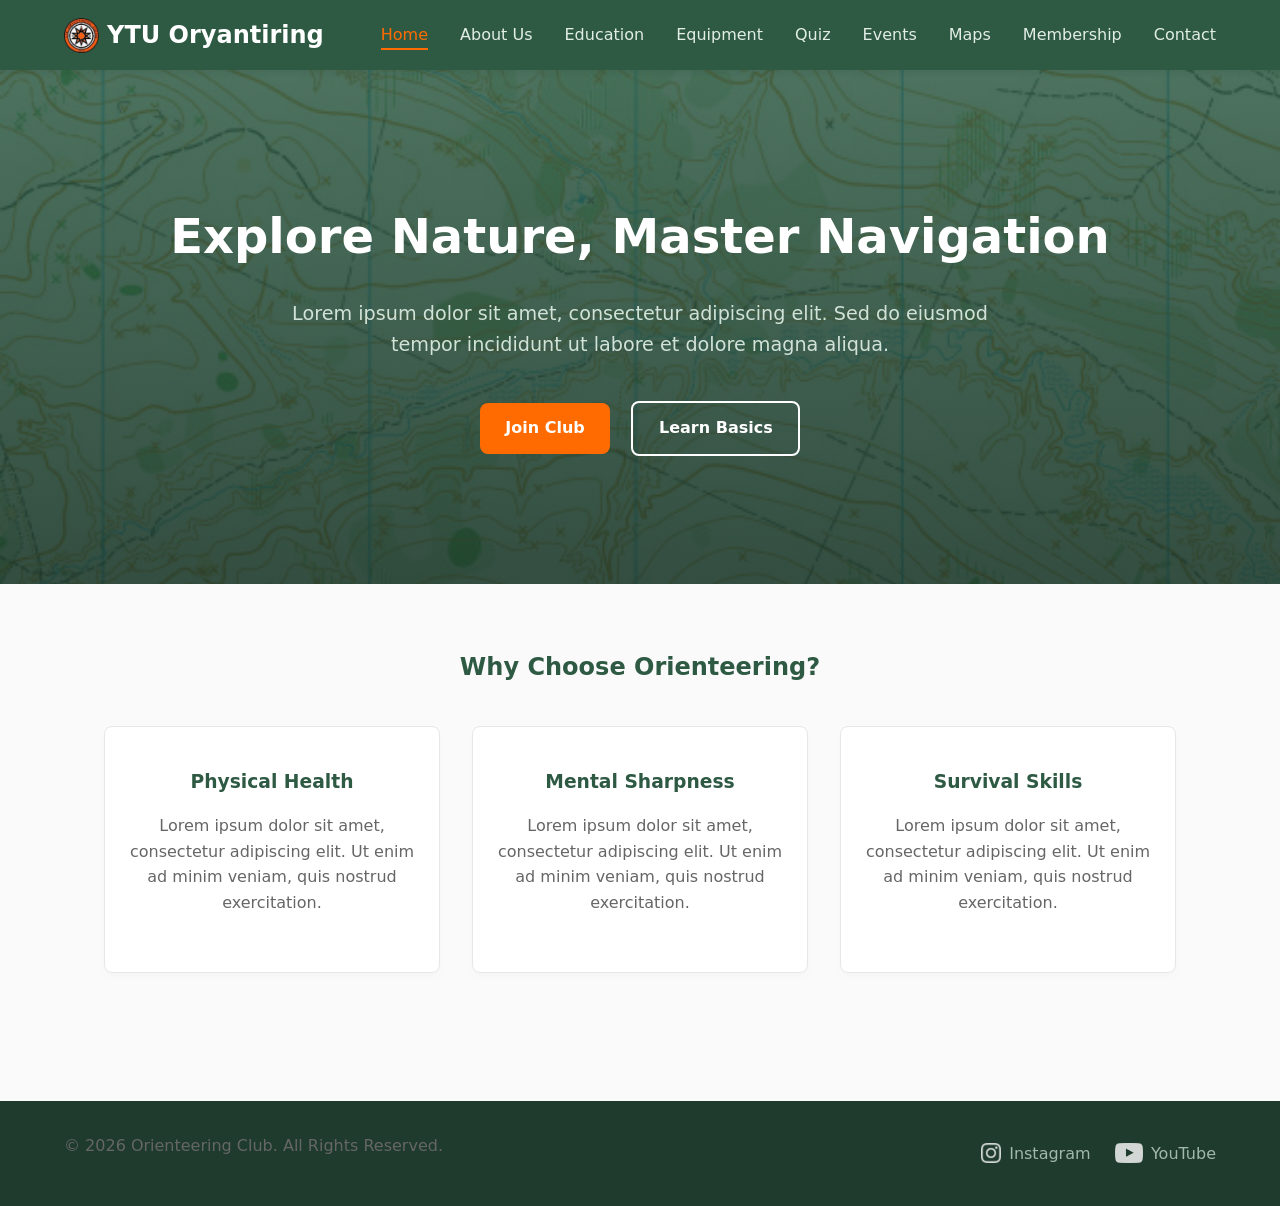
==== index.html @ f417ed13 "Update footer and add image slider on about page" ====
<!DOCTYPE html>
<html lang="en">
<head>
    <meta charset="UTF-8">
    <meta name="viewport" content="width=device-width, initial-scale=1.0">
    <meta name="description" content="Welcome to the official Orienteering Club website. Start your navigation journey here.">
    <title>Orienteering Club - Home</title>
    <link rel="stylesheet" href="css/style.css">
</head>
<body>

    <div id="global-header"></div>

    <main id="main-content">
        <section class="hero-section">
            <div class="hero-content">
                <h1>Explore Nature, Master Navigation</h1>
                <p>Lorem ipsum dolor sit amet, consectetur adipiscing elit. Sed do eiusmod tempor incididunt ut labore et dolore magna aliqua.</p>
                <a href="membership.html" class="btn btn-primary">Join Club</a>
                <a href="education.html" class="btn btn-secondary">Learn Basics</a>
            </div>
        </section>

        <section class="features-section">
            <h2>Why Choose Orienteering?</h2>
            <div class="features-container">
                <div class="feature-card">
                    <h3>Physical Health</h3>
                    <p>Lorem ipsum dolor sit amet, consectetur adipiscing elit. Ut enim ad minim veniam, quis nostrud exercitation.</p>
                </div>
                <div class="feature-card">
                    <h3>Mental Sharpness</h3>
                    <p>Lorem ipsum dolor sit amet, consectetur adipiscing elit. Ut enim ad minim veniam, quis nostrud exercitation.</p>
                </div>
                <div class="feature-card">
                    <h3>Survival Skills</h3>
                    <p>Lorem ipsum dolor sit amet, consectetur adipiscing elit. Ut enim ad minim veniam, quis nostrud exercitation.</p>
                </div>
            </div>
        </section>
    </main>

    <div id="global-footer"></div>

    <script src="js/main.js"></script>
</body>
</html>
---- css/style.css ----
/* ==========================================================================
   1. DESIGN SYSTEM VARIABLES & RESET
   ========================================================================== */
:root {
  /* Color Palette (Outdoor & Orienteering Theme) */
  --primary-color: #2e5a44; /* Forest Green */
  --primary-dark: #1e3b2d;
  --accent-color: #ff6b00; /* Control Flag Orange */
  --accent-hover: #e05e00;
  --bg-color: #fafafa; /* Clean light grey */
  --surface-color: #ffffff;
  --text-color: #333333; /* Charcoal for readability */
  --text-muted: #666666;
  --border-color: #e5e7eb;

  /* Typography & Layout defaults */
  --font-main: "Inter", system-ui, -apple-system, sans-serif;
  --border-radius: 8px;
  --transition-speed: 0.3s;
  --max-width: 1200px;
}

* {
  margin: 0;
  padding: 0;
  box-sizing: border-box;
}

html {
  scroll-behavior: smooth;
}

body {
  font-family: var(--font-main);
  background-color: var(--bg-color);
  color: var(--text-color);
  line-height: 1.6;
  display: flex;
  flex-direction: column;
  min-height: 100vh; /* Keeps footer at bottom */
}

#main-content {
  flex: 1;
  padding-bottom: 4rem;
}

/* ==========================================================================
   2. GLOBAL COMPONENTS (Buttons, Typography, Headers)
   ========================================================================== */
h1,
h2,
h3,
h4 {
  color: var(--primary-color);
  margin-bottom: 1rem;
  font-weight: 700;
}

p {
  margin-bottom: 1rem;
  color: var(--text-muted);
}

/* Reusable Buttons */
.btn {
  display: inline-block;
  padding: 0.8rem 1.6rem;
  font-size: 1rem;
  font-weight: 600;
  text-decoration: none;
  border-radius: var(--border-radius);
  transition:
    background var(--transition-speed),
    transform var(--transition-speed);
  cursor: pointer;
  border: none;
  text-align: center;
}

.btn-primary {
  background-color: var(--accent-color);
  color: white;
}

.btn-primary:hover {
  background-color: var(--accent-hover);
  transform: translateY(-2px);
}

.btn-secondary {
  background-color: transparent;
  color: white;
  border: 2px solid white;
  margin-left: 1rem;
}

.btn-secondary:hover {
  background-color: white;
  color: var(--primary-color);
  transform: translateY(-2px);
}

/* Generic Header Section for Inner Pages */
.about-header,
.education-header,
.tools-intro,
.events-header,
.gallery-header,
.membership-header,
.contact-header {
  text-align: center;
  padding: 5rem 5% 3rem;
  background: linear-gradient(135deg, #f0f4f1 0%, #e2ede5 100%);
  margin-bottom: 2rem;
}

.about-header h1,
.education-header h1,
.tools-intro h1,
.events-header h1,
.gallery-header h1,
.membership-header h1,
.contact-header h1 {
  font-size: 2.5rem;
}

/* ==========================================================================
   3. GLOBAL HEADER & NAVBAR (CSS Flexbox)
   ========================================================================== */
header {
  background-color: var(--primary-color);
  padding: 1rem 5%;
  display: flex;
  justify-content: space-between;
  align-items: center;
  position: sticky;
  top: 0px;
  z-index: 1000;
  box-shadow: 0 4px 6px rgba(0, 0, 0, 0.05);
}

.navbar-logo a {
  color: white;
  text-decoration: none;
  font-size: 1.5rem;
  font-weight: bold;
  display: flex;
  align-items: center;
  gap: 0.5rem;
}

.nav-links {
  list-style: none;
  display: flex;
  gap: 2rem;
}

.nav-links a {
  color: #e2ede5;
  text-decoration: none;
  font-weight: 500;
  font-size: 1rem;
  transition: color var(--transition-speed);
}

.nav-links a:hover {
  color: var(--accent-color);
}

.hamburger-menu {
  display: none;
  background: none;
  border: none;
  cursor: pointer;
}

.hamburger-menu span {
  display: block;
  width: 25px;
  height: 3px;
  background-color: white;
  margin: 5px 0;
  transition: var(--transition-speed);
}

/* ==========================================================================
   4. HOME PAGE (`index.html`)
   ========================================================================== */
.hero-section {
  background:
    linear-gradient(rgba(46, 90, 68, 0.85), rgba(30, 59, 45, 0.9)),
    url("../assets/images/main-background.jpg") no-repeat center / cover;
  color: white;
  padding: 8rem 5%;
  text-align: center;
}

.hero-content {
  max-width: var(--max-width);
  margin: 0 auto;
}

.hero-content h1 {
  color: white;
  font-size: 3rem;
  margin-bottom: 1.5rem;
}

.hero-content p {
  color: #d1e2d8;
  font-size: 1.2rem;
  max-width: 700px;
  margin: 0 auto 2.5rem;
}

.features-section {
  max-width: var(--max-width);
  margin: 4rem auto;
  padding: 0 5%;
  text-align: center;
}

.features-container {
  display: flex;
  gap: 2rem;
  margin-top: 2.5rem;
}

.feature-card {
  background-color: var(--surface-color);
  padding: 2.5rem 1.5rem;
  border-radius: var(--border-radius);
  flex: 1;
  box-shadow: 0 4px 6px rgba(0, 0, 0, 0.02);
  border: 1px solid var(--border-color);
}

/* ==========================================================================
   5. ABOUT & EDUCATION & BENEFITS
   ========================================================================== */
.vision-mission,
.contact-container {
  max-width: var(--max-width);
  margin: 2rem auto;
  padding: 0 5%;
  display: flex;
  gap: 3rem;
}

.vision,
.mission,
.benefits-section {
  background: var(--surface-color);
  padding: 2.5rem;
  border-radius: var(--border-radius);
  flex: 1;
  border: 1px solid var(--border-color);
}

.edu-article {
  max-width: 800px;
  margin: 0 auto 2.5rem;
  padding: 0 5%;
}

.edu-article h2 {
  border-bottom: 2px solid var(--border-color);
  padding-bottom: 0.5rem;
}

.benefits-section ul,
.edu-article ul {
  margin-left: 1.5rem;
  margin-bottom: 1.5rem;
}

.cta-container {
  margin-top: 2rem;
  text-align: center;
}

/* ==========================================================================
   6. EQUIPMENT & MAP GALLERY (CSS Grid)
   ========================================================================== */
.tools-grid,
.maps-grid {
  display: grid;
  grid-template-columns: repeat(auto-fit, minmax(280px, 1fr));
  gap: 2.5rem;
  max-width: var(--max-width);
  margin: 0 auto;
  padding: 0 5%;
}

.tool-card,
.map-item {
  background: var(--surface-color);
  border-radius: var(--border-radius);
  padding: 1.5rem;
  border: 1px solid var(--border-color);
  transition:
    transform var(--transition-speed),
    box-shadow var(--transition-speed);
}

.tool-card:hover,
.map-item:hover {
  transform: translateY(-5px);
  box-shadow: 0 10px 20px rgba(0, 0, 0, 0.05);
}

.tool-card img,
.map-item img {
  width: 100%;
  height: 200px;
  object-fit: cover;
  border-radius: calc(var(--border-radius) - 2px);
  margin-bottom: 1.2rem;
}

/* ==========================================================================
   7. EVENTS & AGENDA
   ========================================================================== */
.events-list {
  max-width: 800px;
  margin: 0 auto;
  padding: 0 5%;
}

.event-card {
  background: var(--surface-color);
  padding: 2rem;
  border-radius: var(--border-radius);
  margin-bottom: 1.5rem;
  border-left: 5px solid var(--primary-color);
  box-shadow: 0 2px 4px rgba(0, 0, 0, 0.02);
}

.event-date {
  display: inline-block;
  background-color: #e2ede5;
  color: var(--primary-color);
  padding: 0.2rem 0.6rem;
  font-size: 0.85rem;
  font-weight: 600;
  border-radius: 4px;
  margin-bottom: 0.8rem;
}

/* ==========================================================================
   8. INTERACTIVE QUIZ AREA
   ========================================================================== */
.quiz-section {
  max-width: 650px;
  margin: 4rem auto;
  padding: 0 5%;
}

.quiz-card,
.quiz-result {
  background: var(--surface-color);
  padding: 3rem 2rem;
  border-radius: var(--border-radius);
  box-shadow: 0 10px 25px rgba(0, 0, 0, 0.05);
  border: 1px solid var(--border-color);
  text-align: center;
}

.question-text {
  font-size: 1.2rem;
  font-weight: 600;
  margin: 1.5rem 0 2rem;
  color: var(--primary-color);
}

.options-container {
  display: flex;
  flex-direction: column;
  gap: 1rem;
}

.btn-option {
  background-color: var(--bg-color);
  border: 2px solid var(--border-color);
  padding: 1rem;
  font-size: 1rem;
  font-weight: 500;
  border-radius: var(--border-radius);
  cursor: pointer;
  text-align: left;
  transition: all var(--transition-speed);
}

.btn-option:hover:not(:disabled) {
  background-color: #e2ede5;
  border-color: var(--primary-color);
}

.score-display {
  font-size: 1.5rem;
  margin: 1rem 0;
}

/* ==========================================================================
   9. FORMS & CONTACT (Membership Register & Direct Messages)
   ========================================================================== */
.form-section,
.thank-you-section {
  max-width: 550px;
  margin: 4rem auto;
  background: var(--surface-color);
  padding: 3rem 2.5rem;
  border-radius: var(--border-radius);
  box-shadow: 0 10px 25px rgba(0, 0, 0, 0.03);
  border: 1px solid var(--border-color);
}

.form-group {
  margin-bottom: 1.5rem;
}

.form-group label {
  display: block;
  margin-bottom: 0.5rem;
  font-weight: 600;
  font-size: 0.95rem;
}

.form-group input {
  width: 100%;
  padding: 0.8rem;
  border: 2px solid var(--border-color);
  border-radius: var(--border-radius);
  font-family: var(--font-main);
  font-size: 1rem;
  transition: border-color var(--transition-speed);
}

.form-group input:focus {
  outline: none;
  border-color: var(--primary-color);
}

.form-section .btn {
  width: 100%;
  margin-top: 1rem;
}

.contact-info,
.contact-form-placeholder {
  background: var(--surface-color);
  padding: 2rem;
  border-radius: var(--border-radius);
  border: 1px solid var(--border-color);
  flex: 1;
}

/* ==========================================================================
   10. GLOBAL FOOTER (Updated for Icon Alignment)
   ========================================================================== */
footer {
    background-color: var(--primary-dark);
    color: #A3B8AD;
    padding: 2rem 5%;
    margin-top: auto;
}

.footer-content {
    max-width: var(--max-width);
    margin: 0 auto;
    display: flex;
    justify-content: space-between;
    align-items: center;
}

.social-media {
    display: flex;
    gap: 1.5rem;
}

.social-media a {
    color: #A3B8AD;
    text-decoration: none;
    transition: color var(--transition-speed);
    
    /* Perubahan Utama: Menyusun ikon dan teks secara horizontal */
    display: inline-flex;  
    align-items: center;   /* Menyeimbangkan posisi vertikal ikon dan teks agar sejajar */
    gap: 0.5rem;           /* Memberikan jarak horizontal antara ikon PNG dan teks */
}

.social-media a:hover {
    color: white;
}

/* Mengontrol properti gambar ikon di dalam link */
.social-media img {
    height: 20px;          /* Mengunci tinggi ikon menjadi 20px agar proporsional dengan teks */
    width: auto;           /* Lebar otomatis menyesuaikan agar gambar tidak gepeng */
    object-fit: contain;
    opacity: 0.8;          /* Sedikit redup saat normal */
    transition: opacity var(--transition-speed);
    
    /* 💡 TIPS OPSIONAL: Jika ikon .png Anda aslinya berwarna hitam, 
       aktifkan baris kode di bawah ini untuk mengubahnya menjadi putih bersih */
    /* filter: brightness(0) invert(1); */
}

/* Efek interaksi saat menu media sosial disorot kursor */
.social-media a:hover img {
    opacity: 1;            /* Ikon menjadi terang benderang saat hover */
}

/* Penyesuaian Responsif Layar HP */
@media screen and (max-width: 768px) {
    .footer-content {
        flex-direction: column;
        gap: 1.2rem;
        text-align: center;
    }
    
    .social-media {
        justify-content: center; /* Memastikan ikon tetap di tengah layar HP */
    }
}

/* ==========================================================================
   11. RESPONSIVE DESIGN (Media Queries - Kriteria Responsive Perfect)
   ========================================================================== */
@media screen and (max-width: 768px) {
  /* Navbar Mobile view transformation */
  .nav-links {
    position: fixed;
    right: 0;
    top: 60px; /* Adjust based on your header height */
    height: calc(100vh - 60px);
    background-color: var(--primary-color);
    flex-direction: column;
    align-items: center;
    width: 75%;
    transform: translateX(100%);
    transition: transform 0.4s ease-in-out;
    padding-top: 3rem;
    box-shadow: -5px 0 15px rgba(0, 0, 0, 0.1);
  }

  .hamburger-menu {
    display: block;
  }

  /* Active state injected by main.js Toggle */
  .nav-links.nav-active {
    transform: translateX(0%);
  }

  /* Flex containers fallback to stacking layout */
  .features-container,
  .vision-mission,
  .contact-container {
    flex-direction: column;
    gap: 1.5rem;
  }

  .footer-content {
    flex-direction: column;
    gap: 1rem;
    text-align: center;
  }

  /* Adjust typography sizing for smaller viewports */
  .hero-content h1 {
    font-size: 2rem;
  }

  .about-header h1,
  .education-header h1,
  .tools-intro h1 {
    font-size: 1.8rem;
  }

  .btn-secondary {
    margin-left: 0;
    margin-top: 1rem;
    width: 100%;
  }

  .hero-content .btn {
    width: 100%;
  }
}

/* ==========================================================================
   IMAGE SLIDER COMPONENT (ABOUT PAGE)
   ========================================================================== */
.club-gallery {
  max-width: var(--max-width);
  margin: 0 auto 3rem;
  padding: 0 5%;
}

.slider-container {
  position: relative;
  max-width: 800px; /* Ukuran maksimal lebar slider */
  margin: 0 auto;
  overflow: hidden;
  border-radius: var(--border-radius);
  box-shadow: 0 8px 20px rgba(0, 0, 0, 0.1);
}

.slider-wrapper {
  display: flex;
  width: 400%; /* 4 slide = 400% */
  transition: transform 0.6s cubic-bezier(0.25, 1, 0.5, 1);
}

.slide {
  width: 25%; /* 100% dibagi 4 gambar */
  position: relative;
  height: 450px; /* Tinggi seragam untuk seluruh gambar */
}

.slide img {
  width: 100%;
  height: 100%;
  object-fit: cover; /* Gambar terpotong rapi, tidak gepeng */
}

/* Teks Keterangan di Dalam Gambar */
.slide-caption {
  position: absolute;
  bottom: 0;
  left: 0;
  right: 0;
  background: linear-gradient(transparent, rgba(0, 0, 0, 0.8));
  color: white;
  padding: 2rem 1.5rem 1rem;
  font-size: 1.2rem;
  font-weight: 600;
  text-align: left;
}

/* Tombol Navigasi Kanan-Kiri */
.slider-btn {
  position: absolute;
  top: 50%;
  transform: translateY(-50%);
  background-color: rgba(255, 255, 255, 0.7);
  color: var(--primary-color);
  border: none;
  font-size: 1.5rem;
  padding: 1rem 0.8rem;
  cursor: pointer;
  border-radius: 0 4px 4px 0;
  transition:
    background-color var(--transition-speed),
    color var(--transition-speed);
  z-index: 10;
}

.slider-btn:hover {
  background-color: var(--primary-color);
  color: white;
}

.btn-left {
  left: 0;
}

.btn-right {
  right: 0;
  border-radius: 4px 0 0 4px;
}

/* Responsif untuk Layar HP */
@media screen and (max-width: 768px) {
  .slide {
    height: 280px; /* Perkecil tinggi slider di HP */
  }
  .slide-caption {
    font-size: 1rem;
    padding: 1rem;
  }
  .slider-btn {
    padding: 0.6rem 0.4rem;
    font-size: 1.2rem;
  }
}
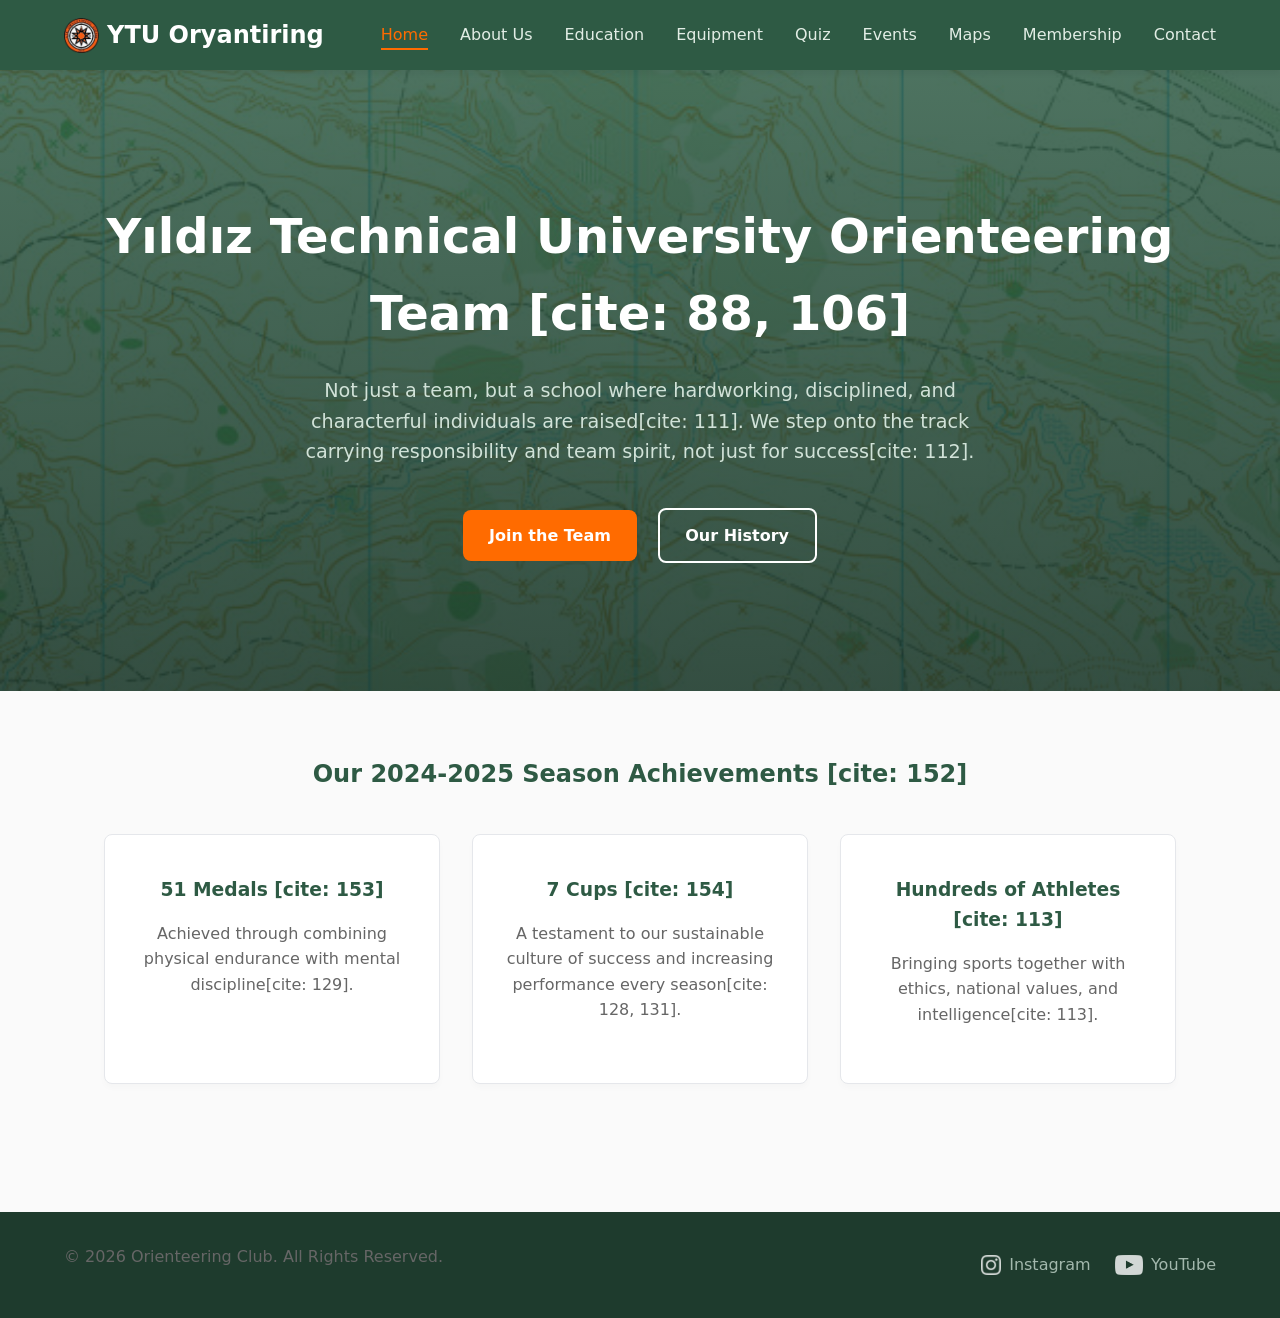
==== commit 1b3f2a57: "content update" ====
--- a/index.html
+++ b/index.html
@@ -1,47 +1,63 @@
-<!DOCTYPE html>
+<!doctype html>
 <html lang="en">
-<head>
-    <meta charset="UTF-8">
-    <meta name="viewport" content="width=device-width, initial-scale=1.0">
-    <meta name="description" content="Welcome to the official Orienteering Club website. Start your navigation journey here.">
+  <head>
+    <meta charset="UTF-8" />
+    <meta name="viewport" content="width=device-width, initial-scale=1.0" />
+    <meta
+      name="description"
+      content="Welcome to the official Orienteering Club website. Start your navigation journey here."
+    />
     <title>Orienteering Club - Home</title>
-    <link rel="stylesheet" href="css/style.css">
-</head>
-<body>
-
+    <link rel="stylesheet" href="css/style.css" />
+  </head>
+  <body>
     <div id="global-header"></div>
 
     <main id="main-content">
-        <section class="hero-section">
-            <div class="hero-content">
-                <h1>Explore Nature, Master Navigation</h1>
-                <p>Lorem ipsum dolor sit amet, consectetur adipiscing elit. Sed do eiusmod tempor incididunt ut labore et dolore magna aliqua.</p>
-                <a href="membership.html" class="btn btn-primary">Join Club</a>
-                <a href="education.html" class="btn btn-secondary">Learn Basics</a>
-            </div>
-        </section>
+      <section class="hero-section">
+        <div class="hero-content">
+          <h1>Yıldız Technical University Orienteering Team [cite: 88, 106]</h1>
+          <p>
+            Not just a team, but a school where hardworking, disciplined, and
+            characterful individuals are raised[cite: 111]. We step onto the
+            track carrying responsibility and team spirit, not just for
+            success[cite: 112].
+          </p>
+          <a href="membership.html" class="btn btn-primary">Join the Team</a>
+          <a href="about.html" class="btn btn-secondary">Our History</a>
+        </div>
+      </section>
 
-        <section class="features-section">
-            <h2>Why Choose Orienteering?</h2>
-            <div class="features-container">
-                <div class="feature-card">
-                    <h3>Physical Health</h3>
-                    <p>Lorem ipsum dolor sit amet, consectetur adipiscing elit. Ut enim ad minim veniam, quis nostrud exercitation.</p>
-                </div>
-                <div class="feature-card">
-                    <h3>Mental Sharpness</h3>
-                    <p>Lorem ipsum dolor sit amet, consectetur adipiscing elit. Ut enim ad minim veniam, quis nostrud exercitation.</p>
-                </div>
-                <div class="feature-card">
-                    <h3>Survival Skills</h3>
-                    <p>Lorem ipsum dolor sit amet, consectetur adipiscing elit. Ut enim ad minim veniam, quis nostrud exercitation.</p>
-                </div>
-            </div>
-        </section>
+      <section class="features-section">
+        <h2>Our 2024-2025 Season Achievements [cite: 152]</h2>
+        <div class="features-container">
+          <div class="feature-card">
+            <h3>51 Medals [cite: 153]</h3>
+            <p>
+              Achieved through combining physical endurance with mental
+              discipline[cite: 129].
+            </p>
+          </div>
+          <div class="feature-card">
+            <h3>7 Cups [cite: 154]</h3>
+            <p>
+              A testament to our sustainable culture of success and increasing
+              performance every season[cite: 128, 131].
+            </p>
+          </div>
+          <div class="feature-card">
+            <h3>Hundreds of Athletes [cite: 113]</h3>
+            <p>
+              Bringing sports together with ethics, national values, and
+              intelligence[cite: 113].
+            </p>
+          </div>
+        </div>
+      </section>
     </main>
 
     <div id="global-footer"></div>
 
     <script src="js/main.js"></script>
-</body>
-</html>+  </body>
+</html>
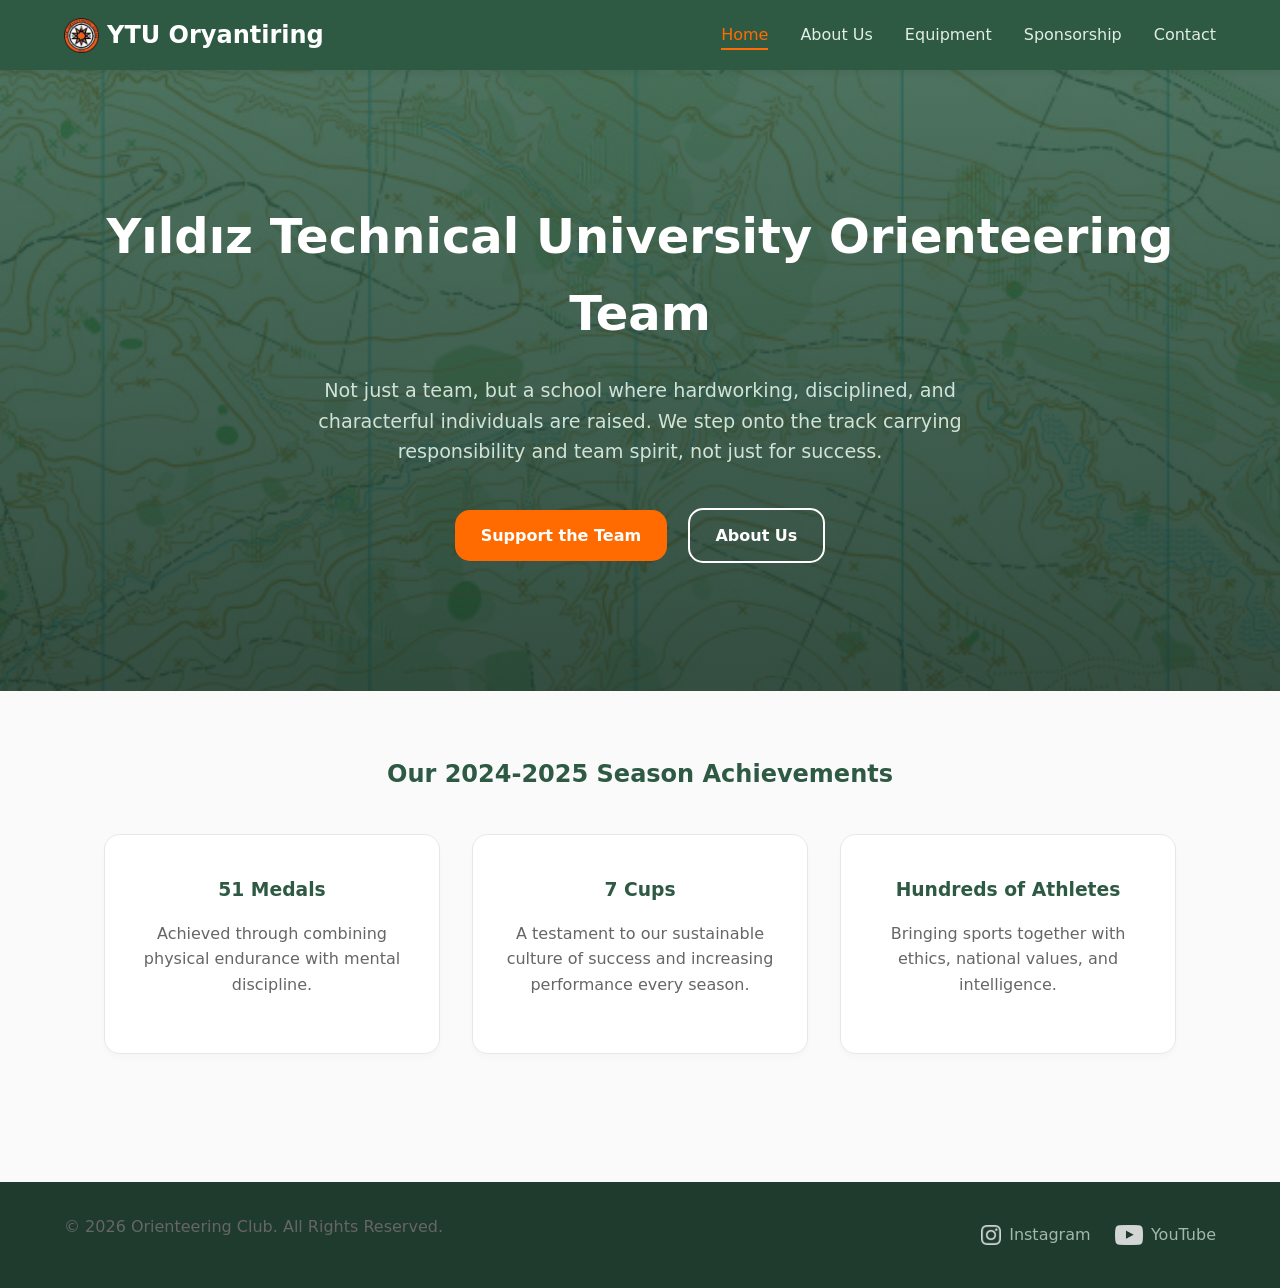
==== commit da3222ef: "last update" ====
--- a/index.html
+++ b/index.html
@@ -1,63 +1,45 @@
-<!doctype html>
+<!DOCTYPE html>
 <html lang="en">
-  <head>
-    <meta charset="UTF-8" />
-    <meta name="viewport" content="width=device-width, initial-scale=1.0" />
-    <meta
-      name="description"
-      content="Welcome to the official Orienteering Club website. Start your navigation journey here."
-    />
-    <title>Orienteering Club - Home</title>
-    <link rel="stylesheet" href="css/style.css" />
-  </head>
-  <body>
+<head>
+    <meta charset="UTF-8">
+    <meta name="viewport" content="width=device-width, initial-scale=1.0">
+    <meta name="description" content="Welcome to the official Yıldız Technical University Orienteering Team website. Start your navigation journey here.">
+    <title>YTU Orienteering Team - Home</title>
+    <link rel="stylesheet" href="css/style.css">
+</head>
+<body>
     <div id="global-header"></div>
 
     <main id="main-content">
-      <section class="hero-section">
-        <div class="hero-content">
-          <h1>Yıldız Technical University Orienteering Team [cite: 88, 106]</h1>
-          <p>
-            Not just a team, but a school where hardworking, disciplined, and
-            characterful individuals are raised[cite: 111]. We step onto the
-            track carrying responsibility and team spirit, not just for
-            success[cite: 112].
-          </p>
-          <a href="membership.html" class="btn btn-primary">Join the Team</a>
-          <a href="about.html" class="btn btn-secondary">Our History</a>
-        </div>
-      </section>
+        <section class="hero-section">
+            <div class="hero-content">
+                <h1>Yıldız Technical University Orienteering Team</h1>
+                <p>Not just a team, but a school where hardworking, disciplined, and characterful individuals are raised. We step onto the track carrying responsibility and team spirit, not just for success.</p>
+                <a href="sponsorship.html" class="btn btn-primary">Support the Team</a>
+                <a href="about.html" class="btn btn-secondary">About Us</a>
+            </div>
+        </section>
 
-      <section class="features-section">
-        <h2>Our 2024-2025 Season Achievements [cite: 152]</h2>
-        <div class="features-container">
-          <div class="feature-card">
-            <h3>51 Medals [cite: 153]</h3>
-            <p>
-              Achieved through combining physical endurance with mental
-              discipline[cite: 129].
-            </p>
-          </div>
-          <div class="feature-card">
-            <h3>7 Cups [cite: 154]</h3>
-            <p>
-              A testament to our sustainable culture of success and increasing
-              performance every season[cite: 128, 131].
-            </p>
-          </div>
-          <div class="feature-card">
-            <h3>Hundreds of Athletes [cite: 113]</h3>
-            <p>
-              Bringing sports together with ethics, national values, and
-              intelligence[cite: 113].
-            </p>
-          </div>
-        </div>
-      </section>
+        <section class="features-section">
+            <h2>Our 2024-2025 Season Achievements</h2>
+            <div class="features-container">
+                <div class="feature-card">
+                    <h3>51 Medals</h3>
+                    <p>Achieved through combining physical endurance with mental discipline.</p>
+                </div>
+                <div class="feature-card">
+                    <h3>7 Cups</h3>
+                    <p>A testament to our sustainable culture of success and increasing performance every season.</p>
+                </div>
+                <div class="feature-card">
+                    <h3>Hundreds of Athletes</h3>
+                    <p>Bringing sports together with ethics, national values, and intelligence.</p>
+                </div>
+            </div>
+        </section>
     </main>
 
     <div id="global-footer"></div>
-
     <script src="js/main.js"></script>
-  </body>
-</html>
+</body>
+</html>
--- a/css/style.css
+++ b/css/style.css
@@ -1,21 +1,17 @@
-/* ==========================================================================
-   1. DESIGN SYSTEM VARIABLES & RESET
-   ========================================================================== */
+/*GENERAL VARIABEL*/
 :root {
-  /* Color Palette (Outdoor & Orienteering Theme) */
-  --primary-color: #2e5a44; /* Forest Green */
+  --primary-color: #2e5a44;
   --primary-dark: #1e3b2d;
-  --accent-color: #ff6b00; /* Control Flag Orange */
+  --accent-color: #ff6b00;
   --accent-hover: #e05e00;
-  --bg-color: #fafafa; /* Clean light grey */
+  --bg-color: #fafafa;
   --surface-color: #ffffff;
-  --text-color: #333333; /* Charcoal for readability */
+  --text-color: #333333;
   --text-muted: #666666;
   --border-color: #e5e7eb;
 
-  /* Typography & Layout defaults */
   --font-main: "Inter", system-ui, -apple-system, sans-serif;
-  --border-radius: 8px;
+  --border-radius: 15px;
   --transition-speed: 0.3s;
   --max-width: 1200px;
 }
@@ -24,10 +20,6 @@
   margin: 0;
   padding: 0;
   box-sizing: border-box;
-}
-
-html {
-  scroll-behavior: smooth;
 }
 
 body {
@@ -37,7 +29,7 @@
   line-height: 1.6;
   display: flex;
   flex-direction: column;
-  min-height: 100vh; /* Keeps footer at bottom */
+  min-height: 100vh;
 }
 
 #main-content {
@@ -45,13 +37,7 @@
   padding-bottom: 4rem;
 }
 
-/* ==========================================================================
-   2. GLOBAL COMPONENTS (Buttons, Typography, Headers)
-   ========================================================================== */
-h1,
-h2,
-h3,
-h4 {
+h1, h2, h3, h4 {
   color: var(--primary-color);
   margin-bottom: 1rem;
   font-weight: 700;
@@ -62,7 +48,7 @@
   color: var(--text-muted);
 }
 
-/* Reusable Buttons */
+/* BUTTONS */
 .btn {
   display: inline-block;
   padding: 0.8rem 1.6rem;
@@ -70,9 +56,7 @@
   font-weight: 600;
   text-decoration: none;
   border-radius: var(--border-radius);
-  transition:
-    background var(--transition-speed),
-    transform var(--transition-speed);
+  transition: background var(--transition-speed), transform var(--transition-speed);
   cursor: pointer;
   border: none;
   text-align: center;
@@ -101,7 +85,16 @@
   transform: translateY(-2px);
 }
 
-/* Generic Header Section for Inner Pages */
+.btn-full {
+  width: 100%;
+}
+
+.btn-large {
+  padding: 1rem 2rem;
+  font-size: 1.1rem;
+}
+
+/* GLOBAL HEADERS & TYPOGRAPHY */
 .about-header,
 .education-header,
 .tools-intro,
@@ -125,18 +118,35 @@
   font-size: 2.5rem;
 }
 
-/* ==========================================================================
-   3. GLOBAL HEADER & NAVBAR (CSS Flexbox)
-   ========================================================================== */
+.section-border-title {
+  color: var(--primary-color);
+  border-bottom: 2px solid var(--border-color);
+  padding-bottom: 0.5rem;
+  font-size: 1.5rem;
+}
+
+.page-intro {
+  max-width: 1000px;
+  margin: 0 auto 3rem;
+  padding: 0 5%;
+  text-align: center;
+  font-size: 1.1rem;
+  line-height: 1.8;
+}
+
+/* NAVBAR */
+#global-header {
+  position: sticky;
+  top: 0;
+  z-index: 1000;
+}
+
 header {
   background-color: var(--primary-color);
   padding: 1rem 5%;
   display: flex;
   justify-content: space-between;
   align-items: center;
-  position: sticky;
-  top: 0px;
-  z-index: 1000;
   box-shadow: 0 4px 6px rgba(0, 0, 0, 0.05);
 }
 
@@ -148,6 +158,10 @@
   display: flex;
   align-items: center;
   gap: 0.5rem;
+}
+
+.nav-logo-img {
+  width: 35px;
 }
 
 .nav-links {
@@ -184,12 +198,9 @@
   transition: var(--transition-speed);
 }
 
-/* ==========================================================================
-   4. HOME PAGE (`index.html`)
-   ========================================================================== */
+/* HOME PAGE (index.html) */
 .hero-section {
-  background:
-    linear-gradient(rgba(46, 90, 68, 0.85), rgba(30, 59, 45, 0.9)),
+  background: linear-gradient(rgba(46, 90, 68, 0.85), rgba(30, 59, 45, 0.9)),
     url("../assets/images/main-background.jpg") no-repeat center / cover;
   color: white;
   padding: 8rem 5%;
@@ -236,9 +247,7 @@
   border: 1px solid var(--border-color);
 }
 
-/* ==========================================================================
-   5. ABOUT & EDUCATION & BENEFITS
-   ========================================================================== */
+/* ABOUT & SPONSORSHIP (Flexbox & Lists) */
 .vision-mission,
 .contact-container {
   max-width: var(--max-width);
@@ -249,8 +258,7 @@
 }
 
 .vision,
-.mission,
-.benefits-section {
+.mission {
   background: var(--surface-color);
   padding: 2.5rem;
   border-radius: var(--border-radius);
@@ -258,162 +266,143 @@
   border: 1px solid var(--border-color);
 }
 
-.edu-article {
-  max-width: 800px;
-  margin: 0 auto 2.5rem;
+.vision-full {
+  flex: 100%;
+}
+
+.org-list-title {
+  margin-top: 1.5rem;
+  color: var(--primary-color);
+}
+
+.org-list {
+  margin-left: 1.5rem;
+  line-height: 1.6;
+  color: var(--text-muted);
+}
+
+.team-values {
+  max-width: 1200px;
+  margin: 0 auto 4rem;
   padding: 0 5%;
 }
 
-.edu-article h2 {
-  border-bottom: 2px solid var(--border-color);
-  padding-bottom: 0.5rem;
-}
-
-.benefits-section ul,
-.edu-article ul {
-  margin-left: 1.5rem;
-  margin-bottom: 1.5rem;
-}
-
-.cta-container {
-  margin-top: 2rem;
-  text-align: center;
-}
-
-/* ==========================================================================
-   6. EQUIPMENT & MAP GALLERY (CSS Grid)
-   ========================================================================== */
-.tools-grid,
-.maps-grid {
-  display: grid;
-  grid-template-columns: repeat(auto-fit, minmax(280px, 1fr));
-  gap: 2.5rem;
+.nested-list-container {
+  margin-top: 1.5rem;
+}
+
+.nested-list-container li {
+  margin-bottom: 0.5rem;
+}
+
+.cta-container-bottom {
+  margin-bottom: 4rem;
+  text-align: center;
+}
+
+.cta-text {
+  margin-bottom: 1rem;
+  font-weight: 600;
+  color: var(--primary-color);
+}
+
+/* IMAGE SLIDER COMPONENT */
+.club-gallery {
   max-width: var(--max-width);
-  margin: 0 auto;
+  margin: 0 auto 3rem;
   padding: 0 5%;
 }
 
-.tool-card,
-.map-item {
-  background: var(--surface-color);
-  border-radius: var(--border-radius);
-  padding: 1.5rem;
-  border: 1px solid var(--border-color);
-  transition:
-    transform var(--transition-speed),
-    box-shadow var(--transition-speed);
-}
-
-.tool-card:hover,
-.map-item:hover {
-  transform: translateY(-5px);
-  box-shadow: 0 10px 20px rgba(0, 0, 0, 0.05);
-}
-
-.tool-card img,
-.map-item img {
-  width: 100%;
-  height: 200px;
-  object-fit: cover;
-  border-radius: calc(var(--border-radius) - 2px);
-  margin-bottom: 1.2rem;
-}
-
-/* ==========================================================================
-   7. EVENTS & AGENDA
-   ========================================================================== */
-.events-list {
+.slider-container {
+  position: relative;
   max-width: 800px;
   margin: 0 auto;
-  padding: 0 5%;
-}
-
-.event-card {
-  background: var(--surface-color);
-  padding: 2rem;
-  border-radius: var(--border-radius);
-  margin-bottom: 1.5rem;
-  border-left: 5px solid var(--primary-color);
-  box-shadow: 0 2px 4px rgba(0, 0, 0, 0.02);
-}
-
-.event-date {
-  display: inline-block;
-  background-color: #e2ede5;
-  color: var(--primary-color);
-  padding: 0.2rem 0.6rem;
-  font-size: 0.85rem;
-  font-weight: 600;
-  border-radius: 4px;
-  margin-bottom: 0.8rem;
-}
-
-/* ==========================================================================
-   8. INTERACTIVE QUIZ AREA
-   ========================================================================== */
-.quiz-section {
-  max-width: 650px;
-  margin: 4rem auto;
-  padding: 0 5%;
-}
-
-.quiz-card,
-.quiz-result {
-  background: var(--surface-color);
-  padding: 3rem 2rem;
-  border-radius: var(--border-radius);
-  box-shadow: 0 10px 25px rgba(0, 0, 0, 0.05);
-  border: 1px solid var(--border-color);
-  text-align: center;
-}
-
-.question-text {
+  overflow: hidden;
+  border-radius: var(--border-radius);
+  box-shadow: 0 8px 20px rgba(0, 0, 0, 0.1);
+}
+
+.slider-wrapper {
+  display: flex;
+  width: 500%;
+  transition: transform 0.6s cubic-bezier(0.25, 1, 0.5, 1);
+}
+
+.slide {
+  width: 25%;
+  position: relative;
+  height: 450px;
+}
+
+.slide img {
+  width: 100%;
+  height: 100%;
+  object-fit: cover;
+}
+
+.slide-caption {
+  position: absolute;
+  bottom: 0;
+  left: 0;
+  right: 0;
+  background: linear-gradient(transparent, rgba(0, 0, 0, 0.8));
+  color: white;
+  padding: 2rem 1.5rem 1rem;
   font-size: 1.2rem;
   font-weight: 600;
-  margin: 1.5rem 0 2rem;
-  color: var(--primary-color);
-}
-
-.options-container {
+  text-align: left;
+}
+
+.slider-btn {
+  position: absolute;
+  top: 50%;
+  transform: translateY(-50%);
+  background-color: rgba(255, 255, 255, 0.7);
+  color: var(--primary-color);
+  border: none;
+  font-size: 1.5rem;
+  padding: 1rem 0.8rem;
+  cursor: pointer;
+  border-radius: 0 4px 4px 0;
+  transition: background-color var(--transition-speed), color var(--transition-speed);
+  z-index: 10;
+}
+
+.slider-btn:hover {
+  background-color: var(--primary-color);
+  color: white;
+}
+
+.btn-left { left: 0; }
+.btn-right { right: 0; border-radius: 4px 0 0 4px; }
+
+/* FORMS, CONTACT & CONFIRMATION */
+.contact-info,
+.contact-form-placeholder {
+  flex: 1;
+}
+
+.contact-form-placeholder,
+.contact-info-card {
+  background-color: var(--surface-color);
+  padding: 2.5rem;
+  border-radius: var(--border-radius);
+  border: 1px solid var(--border-color);
+  box-shadow: 0 4px 6px rgba(0, 0, 0, 0.02);
+}
+
+.contact-info {
   display: flex;
   flex-direction: column;
-  gap: 1rem;
-}
-
-.btn-option {
-  background-color: var(--bg-color);
-  border: 2px solid var(--border-color);
-  padding: 1rem;
-  font-size: 1rem;
-  font-weight: 500;
-  border-radius: var(--border-radius);
-  cursor: pointer;
-  text-align: left;
-  transition: all var(--transition-speed);
-}
-
-.btn-option:hover:not(:disabled) {
-  background-color: #e2ede5;
-  border-color: var(--primary-color);
-}
-
-.score-display {
-  font-size: 1.5rem;
-  margin: 1rem 0;
-}
-
-/* ==========================================================================
-   9. FORMS & CONTACT (Membership Register & Direct Messages)
-   ========================================================================== */
-.form-section,
-.thank-you-section {
-  max-width: 550px;
-  margin: 4rem auto;
-  background: var(--surface-color);
-  padding: 3rem 2.5rem;
-  border-radius: var(--border-radius);
-  box-shadow: 0 10px 25px rgba(0, 0, 0, 0.03);
-  border: 1px solid var(--border-color);
+}
+
+.contact-form-title {
+  margin-bottom: 0.5rem;
+}
+
+.contact-form-desc {
+  margin-bottom: 1.5rem;
+  font-size: 0.95rem;
 }
 
 .form-group {
@@ -427,7 +416,8 @@
   font-size: 0.95rem;
 }
 
-.form-group input {
+.form-group input,
+.form-group textarea {
   width: 100%;
   padding: 0.8rem;
   border: 2px solid var(--border-color);
@@ -437,124 +427,217 @@
   transition: border-color var(--transition-speed);
 }
 
-.form-group input:focus {
+.form-group input:focus,
+.form-group textarea:focus {
   outline: none;
   border-color: var(--primary-color);
 }
 
-.form-section .btn {
+.contact-list {
+  list-style: none;
+  padding: 0;
+  line-height: 2;
+}
+
+.contact-link {
+  color: var(--text-color);
+  text-decoration: none;
+  transition: color 0.3s;
+}
+
+.contact-link:hover {
+  color: var(--accent-color);
+}
+
+.map-container {
+  margin-top: 2rem;
+  flex-grow: 1;
+}
+
+.map-iframe {
+  border: 0;
+  border-radius: 8px;
+  min-height: 300px;
+  box-shadow: 0 4px 6px rgba(0, 0, 0, 0.05);
   width: 100%;
-  margin-top: 1rem;
-}
-
-.contact-info,
-.contact-form-placeholder {
+  height: 100%;
+}
+
+.thank-you-section {
+  text-align: center;
+  max-width: 600px;
+  margin: 4rem auto;
   background: var(--surface-color);
-  padding: 2rem;
-  border-radius: var(--border-radius);
+  padding: 3rem 2.5rem;
+  border-radius: var(--border-radius);
+  box-shadow: 0 10px 25px rgba(0, 0, 0, 0.03);
   border: 1px solid var(--border-color);
-  flex: 1;
-}
-
-/* ==========================================================================
-   10. GLOBAL FOOTER (Updated for Icon Alignment)
-   ========================================================================== */
+}
+
+.thank-you-title {
+  color: var(--primary-color);
+  font-size: 2.5rem;
+  margin-bottom: 1rem;
+}
+
+.thank-you-desc {
+  font-size: 1.1rem;
+  color: var(--text-muted);
+  margin-bottom: 2.5rem;
+  line-height: 1.6;
+}
+
+/* INTERACTIVE EQUIPMENT TABLE */
+.equipment-table-container {
+  max-width: 900px;
+  margin: 0 auto 4rem;
+  padding: 0 5%;
+  overflow-x: auto;
+}
+
+.equipment-table {
+  width: 100%;
+  border-collapse: collapse;
+  background-color: var(--surface-color);
+  box-shadow: 0 4px 6px rgba(0,0,0,0.05);
+  border-radius: var(--border-radius);
+  overflow: hidden;
+}
+
+.equipment-table th {
+  background-color: var(--primary-dark);
+  color: white;
+  padding: 1.2rem;
+  text-align: left;
+}
+
+.equipment-table td {
+  padding: 1rem;
+  border-bottom: 1px solid var(--border-color);
+  vertical-align: middle;
+}
+
+.category-header {
+  text-transform: uppercase;
+  text-align: center;
+  background-color: #E2EDE5;
+  font-weight: bold;
+  color: var(--primary-color);
+}
+
+.category-header h2 {
+  margin: 0;
+}
+
+.eq-img {
+  width: 100px;
+  height: 100px;
+  object-fit: cover;
+  border-radius: 4px;
+  border: 1px solid var(--border-color);
+}
+
+.eq-title {
+  font-weight: 600;
+  font-size: 1.1rem;
+  color: var(--text-color);
+}
+
+.eq-desc {
+  background-color: #F9FAFB;
+  color: var(--text-muted);
+  font-size: 0.95rem;
+  padding: 1.5rem !important;
+  border-left: 4px solid var(--accent-color);
+}
+
+.toggle-btn {
+  width: 100px;
+  padding: 0.5rem 1rem;
+  font-size: 0.9rem;
+  margin: 0;
+  color: var(--primary-color);
+  border-color: var(--primary-color);
+}
+
+.toggle-btn.btn-active {
+  background-color: var(--primary-color);
+  color: white;
+}
+
+/* GLOBAL FOOTER */
 footer {
-    background-color: var(--primary-dark);
-    color: #A3B8AD;
-    padding: 2rem 5%;
-    margin-top: auto;
+  background-color: var(--primary-dark);
+  color: #A3B8AD;
+  padding: 2rem 5%;
+  margin-top: auto;
 }
 
 .footer-content {
-    max-width: var(--max-width);
-    margin: 0 auto;
-    display: flex;
-    justify-content: space-between;
-    align-items: center;
+  max-width: var(--max-width);
+  margin: 0 auto;
+  display: flex;
+  justify-content: space-between;
+  align-items: center;
 }
 
 .social-media {
-    display: flex;
-    gap: 1.5rem;
+  display: flex;
+  gap: 1.5rem;
 }
 
 .social-media a {
-    color: #A3B8AD;
-    text-decoration: none;
-    transition: color var(--transition-speed);
-    
-    /* Perubahan Utama: Menyusun ikon dan teks secara horizontal */
-    display: inline-flex;  
-    align-items: center;   /* Menyeimbangkan posisi vertikal ikon dan teks agar sejajar */
-    gap: 0.5rem;           /* Memberikan jarak horizontal antara ikon PNG dan teks */
+  color: #A3B8AD;
+  text-decoration: none;
+  transition: color var(--transition-speed);
+  display: inline-flex;  
+  align-items: center;
+  gap: 0.5rem;
 }
 
 .social-media a:hover {
-    color: white;
-}
-
-/* Mengontrol properti gambar ikon di dalam link */
-.social-media img {
-    height: 20px;          /* Mengunci tinggi ikon menjadi 20px agar proporsional dengan teks */
-    width: auto;           /* Lebar otomatis menyesuaikan agar gambar tidak gepeng */
-    object-fit: contain;
-    opacity: 0.8;          /* Sedikit redup saat normal */
-    transition: opacity var(--transition-speed);
-    
-    /* 💡 TIPS OPSIONAL: Jika ikon .png Anda aslinya berwarna hitam, 
-       aktifkan baris kode di bawah ini untuk mengubahnya menjadi putih bersih */
-    /* filter: brightness(0) invert(1); */
-}
-
-/* Efek interaksi saat menu media sosial disorot kursor */
-.social-media a:hover img {
-    opacity: 1;            /* Ikon menjadi terang benderang saat hover */
-}
-
-/* Penyesuaian Responsif Layar HP */
+  color: white;
+}
+
+.footer-icon {
+  height: 20px;
+  width: auto;
+  object-fit: contain;
+  opacity: 0.8;
+  transition: opacity var(--transition-speed);
+}
+
+.social-media a:hover .footer-icon {
+  opacity: 1;
+}
+
+/* RESPONSIVE DESIGN (Media Queries) */
 @media screen and (max-width: 768px) {
-    .footer-content {
-        flex-direction: column;
-        gap: 1.2rem;
-        text-align: center;
-    }
-    
-    .social-media {
-        justify-content: center; /* Memastikan ikon tetap di tengah layar HP */
-    }
-}
-
-/* ==========================================================================
-   11. RESPONSIVE DESIGN (Media Queries - Kriteria Responsive Perfect)
-   ========================================================================== */
-@media screen and (max-width: 768px) {
-  /* Navbar Mobile view transformation */
   .nav-links {
     position: fixed;
     right: 0;
-    top: 60px; /* Adjust based on your header height */
-    height: calc(100vh - 60px);
+    top: 0;             
+    height: 100vh;      
+    padding-top: 100px; 
+    z-index: -1;        
     background-color: var(--primary-color);
     flex-direction: column;
     align-items: center;
     width: 75%;
     transform: translateX(100%);
     transition: transform 0.4s ease-in-out;
-    padding-top: 3rem;
     box-shadow: -5px 0 15px rgba(0, 0, 0, 0.1);
   }
+
 
   .hamburger-menu {
     display: block;
   }
 
-  /* Active state injected by main.js Toggle */
   .nav-links.nav-active {
     transform: translateX(0%);
   }
 
-  /* Flex containers fallback to stacking layout */
   .features-container,
   .vision-mission,
   .contact-container {
@@ -568,7 +651,6 @@
     text-align: center;
   }
 
-  /* Adjust typography sizing for smaller viewports */
   .hero-content h1 {
     font-size: 2rem;
   }
@@ -588,101 +670,18 @@
   .hero-content .btn {
     width: 100%;
   }
-}
-
-/* ==========================================================================
-   IMAGE SLIDER COMPONENT (ABOUT PAGE)
-   ========================================================================== */
-.club-gallery {
-  max-width: var(--max-width);
-  margin: 0 auto 3rem;
-  padding: 0 5%;
-}
-
-.slider-container {
-  position: relative;
-  max-width: 800px; /* Ukuran maksimal lebar slider */
-  margin: 0 auto;
-  overflow: hidden;
-  border-radius: var(--border-radius);
-  box-shadow: 0 8px 20px rgba(0, 0, 0, 0.1);
-}
-
-.slider-wrapper {
-  display: flex;
-  width: 400%; /* 4 slide = 400% */
-  transition: transform 0.6s cubic-bezier(0.25, 1, 0.5, 1);
-}
-
-.slide {
-  width: 25%; /* 100% dibagi 4 gambar */
-  position: relative;
-  height: 450px; /* Tinggi seragam untuk seluruh gambar */
-}
-
-.slide img {
-  width: 100%;
-  height: 100%;
-  object-fit: cover; /* Gambar terpotong rapi, tidak gepeng */
-}
-
-/* Teks Keterangan di Dalam Gambar */
-.slide-caption {
-  position: absolute;
-  bottom: 0;
-  left: 0;
-  right: 0;
-  background: linear-gradient(transparent, rgba(0, 0, 0, 0.8));
-  color: white;
-  padding: 2rem 1.5rem 1rem;
-  font-size: 1.2rem;
-  font-weight: 600;
-  text-align: left;
-}
-
-/* Tombol Navigasi Kanan-Kiri */
-.slider-btn {
-  position: absolute;
-  top: 50%;
-  transform: translateY(-50%);
-  background-color: rgba(255, 255, 255, 0.7);
-  color: var(--primary-color);
-  border: none;
-  font-size: 1.5rem;
-  padding: 1rem 0.8rem;
-  cursor: pointer;
-  border-radius: 0 4px 4px 0;
-  transition:
-    background-color var(--transition-speed),
-    color var(--transition-speed);
-  z-index: 10;
-}
-
-.slider-btn:hover {
-  background-color: var(--primary-color);
-  color: white;
-}
-
-.btn-left {
-  left: 0;
-}
-
-.btn-right {
-  right: 0;
-  border-radius: 4px 0 0 4px;
-}
-
-/* Responsif untuk Layar HP */
-@media screen and (max-width: 768px) {
+
   .slide {
-    height: 280px; /* Perkecil tinggi slider di HP */
-  }
+    height: 280px;
+  }
+
   .slide-caption {
     font-size: 1rem;
     padding: 1rem;
   }
+
   .slider-btn {
     padding: 0.6rem 0.4rem;
     font-size: 1.2rem;
   }
-}
+}
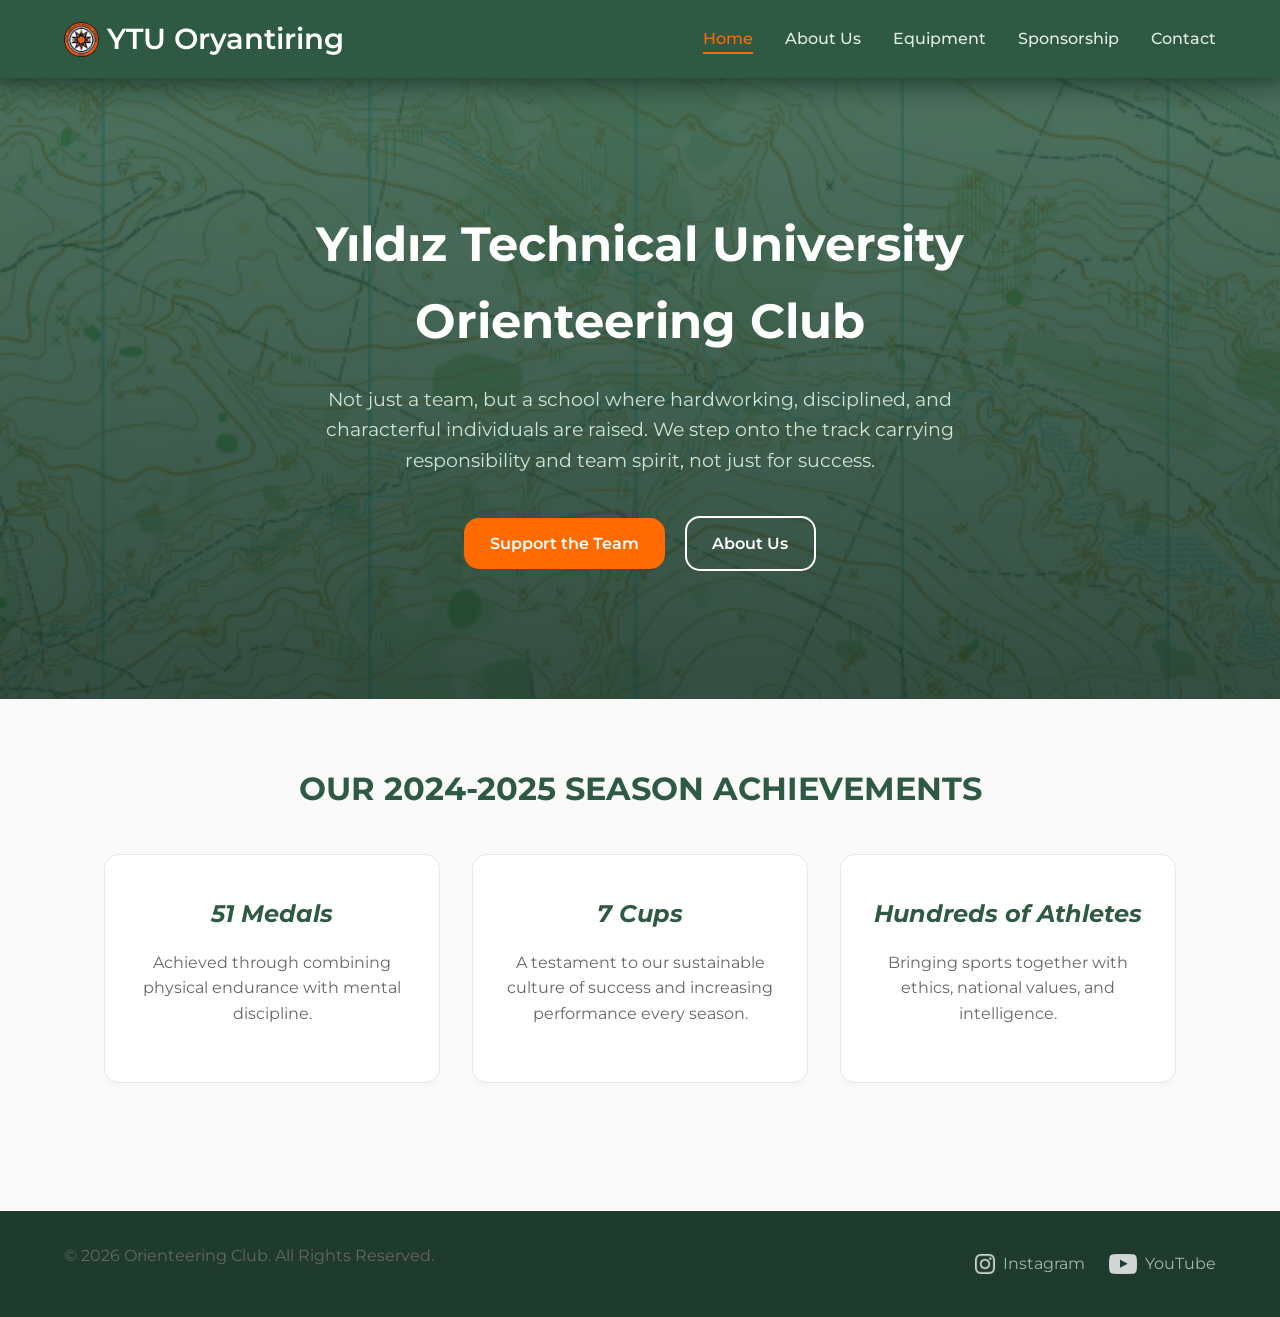
==== commit 92788b8e: "final banget ini" ====
--- a/index.html
+++ b/index.html
@@ -13,7 +13,7 @@
     <main id="main-content">
         <section class="hero-section">
             <div class="hero-content">
-                <h1>Yıldız Technical University Orienteering Team</h1>
+                <h1>Yıldız Technical University <br> Orienteering Club</h1>
                 <p>Not just a team, but a school where hardworking, disciplined, and characterful individuals are raised. We step onto the track carrying responsibility and team spirit, not just for success.</p>
                 <a href="sponsorship.html" class="btn btn-primary">Support the Team</a>
                 <a href="about.html" class="btn btn-secondary">About Us</a>
--- a/css/style.css
+++ b/css/style.css
@@ -1,4 +1,5 @@
-/*GENERAL VARIABEL*/
+@import url("https://fonts.googleapis.com/css2?family=Montserrat:ital,wght@0,300;0,400;0,500;0,600;0,700;1,400&display=swap");
+
 :root {
   --primary-color: #2e5a44;
   --primary-dark: #1e3b2d;
@@ -10,7 +11,7 @@
   --text-muted: #666666;
   --border-color: #e5e7eb;
 
-  --font-main: "Inter", system-ui, -apple-system, sans-serif;
+  --font-main: "Montserrat", system-ui, -apple-system, sans-serif;
   --border-radius: 15px;
   --transition-speed: 0.3s;
   --max-width: 1200px;
@@ -37,7 +38,10 @@
   padding-bottom: 4rem;
 }
 
-h1, h2, h3, h4 {
+h1,
+h2,
+h3,
+h4 {
   color: var(--primary-color);
   margin-bottom: 1rem;
   font-weight: 700;
@@ -48,7 +52,7 @@
   color: var(--text-muted);
 }
 
-/* BUTTONS */
+/* BUTTONS & TEXT */
 .btn {
   display: inline-block;
   padding: 0.8rem 1.6rem;
@@ -56,7 +60,9 @@
   font-weight: 600;
   text-decoration: none;
   border-radius: var(--border-radius);
-  transition: background var(--transition-speed), transform var(--transition-speed);
+  transition:
+    background var(--transition-speed),
+    transform var(--transition-speed);
   cursor: pointer;
   border: none;
   text-align: center;
@@ -66,65 +72,66 @@
   background-color: var(--accent-color);
   color: white;
 }
-
 .btn-primary:hover {
   background-color: var(--accent-hover);
   transform: translateY(-2px);
 }
-
 .btn-secondary {
   background-color: transparent;
   color: white;
   border: 2px solid white;
   margin-left: 1rem;
 }
-
 .btn-secondary:hover {
   background-color: white;
   color: var(--primary-color);
   transform: translateY(-2px);
 }
-
 .btn-full {
   width: 100%;
 }
-
 .btn-large {
   padding: 1rem 2rem;
   font-size: 1.1rem;
 }
 
-/* GLOBAL HEADERS & TYPOGRAPHY */
 .about-header,
-.education-header,
 .tools-intro,
-.events-header,
-.gallery-header,
 .membership-header,
 .contact-header {
   text-align: center;
   padding: 5rem 5% 3rem;
   background: linear-gradient(135deg, #f0f4f1 0%, #e2ede5 100%);
   margin-bottom: 2rem;
+  background:
+    linear-gradient(rgba(46, 90, 68, 0.85), rgba(30, 59, 45, 0.9)),
+    url("../assets/images/main-background.jpg") no-repeat center / cover;
 }
 
 .about-header h1,
-.education-header h1,
 .tools-intro h1,
-.events-header h1,
-.gallery-header h1,
 .membership-header h1,
 .contact-header h1 {
   font-size: 2.5rem;
-}
-
+  text-transform: uppercase;
+  color: white;
+  line-height: 125%;
+}
+
+.about-header p,
+.tools-intro p,
+.membership-header p,
+.contact-header p {
+  color: var(--border-color);
+}
 .section-border-title {
   color: var(--primary-color);
   border-bottom: 2px solid var(--border-color);
   padding-bottom: 0.5rem;
   font-size: 1.5rem;
-}
-
+  text-align: center;
+  text-transform: uppercase;
+}
 .page-intro {
   max-width: 1000px;
   margin: 0 auto 3rem;
@@ -134,11 +141,12 @@
   line-height: 1.8;
 }
 
-/* NAVBAR */
+/* HEADERS & NAVBAR */
 #global-header {
   position: sticky;
   top: 0;
   z-index: 1000;
+  box-shadow: 0px -5px 30px 10px var(--primary-dark);
 }
 
 header {
@@ -153,8 +161,8 @@
 .navbar-logo a {
   color: white;
   text-decoration: none;
-  font-size: 1.5rem;
-  font-weight: bold;
+  font-size: 1.8rem;
+  font-weight: 600;
   display: flex;
   align-items: center;
   gap: 0.5rem;
@@ -163,13 +171,11 @@
 .nav-logo-img {
   width: 35px;
 }
-
 .nav-links {
   list-style: none;
   display: flex;
   gap: 2rem;
 }
-
 .nav-links a {
   color: #e2ede5;
   text-decoration: none;
@@ -177,7 +183,6 @@
   font-size: 1rem;
   transition: color var(--transition-speed);
 }
-
 .nav-links a:hover {
   color: var(--accent-color);
 }
@@ -188,7 +193,6 @@
   border: none;
   cursor: pointer;
 }
-
 .hamburger-menu span {
   display: block;
   width: 25px;
@@ -198,9 +202,10 @@
   transition: var(--transition-speed);
 }
 
-/* HOME PAGE (index.html) */
+/* HERO & FEATURES */
 .hero-section {
-  background: linear-gradient(rgba(46, 90, 68, 0.85), rgba(30, 59, 45, 0.9)),
+  background:
+    linear-gradient(rgba(46, 90, 68, 0.85), rgba(30, 59, 45, 0.9)),
     url("../assets/images/main-background.jpg") no-repeat center / cover;
   color: white;
   padding: 8rem 5%;
@@ -211,13 +216,11 @@
   max-width: var(--max-width);
   margin: 0 auto;
 }
-
 .hero-content h1 {
   color: white;
   font-size: 3rem;
   margin-bottom: 1.5rem;
 }
-
 .hero-content p {
   color: #d1e2d8;
   font-size: 1.2rem;
@@ -231,11 +234,21 @@
   padding: 0 5%;
   text-align: center;
 }
-
 .features-container {
   display: flex;
   gap: 2rem;
   margin-top: 2.5rem;
+}
+
+.features-section h2 {
+  font-size: 200%;
+  text-decoration: double;
+  text-transform: uppercase;
+}
+
+.feature-card h3 {
+  font-size: 150%;
+  font-style: italic;
 }
 
 .feature-card {
@@ -247,7 +260,13 @@
   border: 1px solid var(--border-color);
 }
 
-/* ABOUT & SPONSORSHIP (Flexbox & Lists) */
+.feature-card:hover {
+  box-shadow: 0px 0px 15px 0px var(--text-color);
+  position: sticky;
+  transform: translateY(-2px);
+}
+
+/* LAYOUTS, IMAGE SLIDER, & FORMS */
 .vision-mission,
 .contact-container {
   max-width: var(--max-width);
@@ -256,7 +275,6 @@
   display: flex;
   gap: 3rem;
 }
-
 .vision,
 .mission {
   background: var(--surface-color);
@@ -265,54 +283,50 @@
   flex: 1;
   border: 1px solid var(--border-color);
 }
-
 .vision-full {
   flex: 100%;
 }
-
 .org-list-title {
   margin-top: 1.5rem;
   color: var(--primary-color);
 }
-
 .org-list {
   margin-left: 1.5rem;
   line-height: 1.6;
   color: var(--text-muted);
 }
-
 .team-values {
   max-width: 1200px;
   margin: 0 auto 4rem;
   padding: 0 5%;
 }
-
 .nested-list-container {
   margin-top: 1.5rem;
 }
-
 .nested-list-container li {
   margin-bottom: 0.5rem;
+  list-style-type: "\2713";
+}
+
+.definition-list-container {
+  margin-bottom: 0.5rem;
 }
 
 .cta-container-bottom {
   margin-bottom: 4rem;
   text-align: center;
 }
-
 .cta-text {
   margin-bottom: 1rem;
   font-weight: 600;
   color: var(--primary-color);
 }
 
-/* IMAGE SLIDER COMPONENT */
 .club-gallery {
   max-width: var(--max-width);
   margin: 0 auto 3rem;
   padding: 0 5%;
 }
-
 .slider-container {
   position: relative;
   max-width: 800px;
@@ -321,25 +335,21 @@
   border-radius: var(--border-radius);
   box-shadow: 0 8px 20px rgba(0, 0, 0, 0.1);
 }
-
 .slider-wrapper {
   display: flex;
   width: 500%;
   transition: transform 0.6s cubic-bezier(0.25, 1, 0.5, 1);
 }
-
 .slide {
   width: 25%;
   position: relative;
   height: 450px;
 }
-
 .slide img {
   width: 100%;
   height: 100%;
   object-fit: cover;
 }
-
 .slide-caption {
   position: absolute;
   bottom: 0;
@@ -352,7 +362,6 @@
   font-weight: 600;
   text-align: left;
 }
-
 .slider-btn {
   position: absolute;
   top: 50%;
@@ -364,24 +373,27 @@
   padding: 1rem 0.8rem;
   cursor: pointer;
   border-radius: 0 4px 4px 0;
-  transition: background-color var(--transition-speed), color var(--transition-speed);
+  transition:
+    background-color var(--transition-speed),
+    color var(--transition-speed);
   z-index: 10;
 }
-
 .slider-btn:hover {
   background-color: var(--primary-color);
   color: white;
 }
-
-.btn-left { left: 0; }
-.btn-right { right: 0; border-radius: 4px 0 0 4px; }
-
-/* FORMS, CONTACT & CONFIRMATION */
+.btn-left {
+  left: 0;
+}
+.btn-right {
+  right: 0;
+  border-radius: 4px 0 0 4px;
+}
+
 .contact-info,
 .contact-form-placeholder {
   flex: 1;
 }
-
 .contact-form-placeholder,
 .contact-info-card {
   background-color: var(--surface-color);
@@ -390,32 +402,50 @@
   border: 1px solid var(--border-color);
   box-shadow: 0 4px 6px rgba(0, 0, 0, 0.02);
 }
-
 .contact-info {
   display: flex;
   flex-direction: column;
 }
-
+.developer-info {
+  margin-top: 2rem;
+}
+.developer-info-card {
+  background-color: var(--surface-color);
+  padding: 2.5rem;
+  border-radius: var(--border-radius);
+  border: 1px solid var(--border-color);
+  box-shadow: 0 4px 6px rgba(0, 0, 0, 0.02);
+}
+.dev-list-container {
+  padding-left: 1.2rem;
+  line-height: 2;
+}
+.developer-item {
+  color: var(--text-color);
+  font-size: 1rem;
+  font-weight: 500;
+  margin-bottom: 0.5rem;
+  transition: color var(--transition-speed);
+}
+.developer-item:hover {
+  color: var(--primary-color);
+}
 .contact-form-title {
   margin-bottom: 0.5rem;
 }
-
 .contact-form-desc {
   margin-bottom: 1.5rem;
   font-size: 0.95rem;
 }
-
 .form-group {
   margin-bottom: 1.5rem;
 }
-
 .form-group label {
   display: block;
   margin-bottom: 0.5rem;
   font-weight: 600;
   font-size: 0.95rem;
 }
-
 .form-group input,
 .form-group textarea {
   width: 100%;
@@ -426,34 +456,28 @@
   font-size: 1rem;
   transition: border-color var(--transition-speed);
 }
-
 .form-group input:focus,
 .form-group textarea:focus {
   outline: none;
   border-color: var(--primary-color);
 }
-
 .contact-list {
   list-style: none;
   padding: 0;
   line-height: 2;
 }
-
 .contact-link {
   color: var(--text-color);
   text-decoration: none;
   transition: color 0.3s;
 }
-
 .contact-link:hover {
   color: var(--accent-color);
 }
-
 .map-container {
   margin-top: 2rem;
   flex-grow: 1;
 }
-
 .map-iframe {
   border: 0;
   border-radius: 8px;
@@ -474,12 +498,17 @@
   border: 1px solid var(--border-color);
 }
 
+.thank-you-section:hover {
+  box-shadow: 0px 0px 15px 0px var(--primary-dark);
+  position: sticky;
+  transform: translateY(-2px);
+}
+
 .thank-you-title {
   color: var(--primary-color);
   font-size: 2.5rem;
   margin-bottom: 1rem;
 }
-
 .thank-you-desc {
   font-size: 1.1rem;
   color: var(--text-muted);
@@ -487,48 +516,42 @@
   line-height: 1.6;
 }
 
-/* INTERACTIVE EQUIPMENT TABLE */
+/* EQUIPMENT TABLE MODULAR SLIDE-DOWN ANIMATION */
 .equipment-table-container {
   max-width: 900px;
   margin: 0 auto 4rem;
   padding: 0 5%;
   overflow-x: auto;
 }
-
 .equipment-table {
   width: 100%;
   border-collapse: collapse;
   background-color: var(--surface-color);
-  box-shadow: 0 4px 6px rgba(0,0,0,0.05);
+  box-shadow: 0 4px 6px rgba(0, 0, 0, 0.05);
   border-radius: var(--border-radius);
   overflow: hidden;
 }
-
 .equipment-table th {
   background-color: var(--primary-dark);
   color: white;
   padding: 1.2rem;
   text-align: left;
 }
-
 .equipment-table td {
   padding: 1rem;
   border-bottom: 1px solid var(--border-color);
   vertical-align: middle;
 }
-
 .category-header {
   text-transform: uppercase;
   text-align: center;
-  background-color: #E2EDE5;
+  background-color: #e2ede5;
   font-weight: bold;
   color: var(--primary-color);
 }
-
 .category-header h2 {
   margin: 0;
 }
-
 .eq-img {
   width: 100px;
   height: 100px;
@@ -536,19 +559,44 @@
   border-radius: 4px;
   border: 1px solid var(--border-color);
 }
-
 .eq-title {
   font-weight: 600;
   font-size: 1.1rem;
   color: var(--text-color);
 }
 
-.eq-desc {
-  background-color: #F9FAFB;
+.table-content-animation {
+  display: none;
+}
+.table-content-animation.open {
+  display: table-row;
+}
+.eq-desc-td {
+  padding: 0 !important;
+  border-bottom: 1px solid var(--border-color);
+}
+
+.content-wrapper {
+  max-height: 0;
+  overflow: hidden;
+  transition: max-height 0.4s cubic-bezier(0.25, 1, 0.5, 1);
+  background-color: #f9fafb;
   color: var(--text-muted);
   font-size: 0.95rem;
-  padding: 1.5rem !important;
   border-left: 4px solid var(--accent-color);
+  padding: 0 1.5rem;
+  width: 100%;
+}
+
+.table-content-animation.open .content-wrapper {
+  padding-top: 1.5rem;
+  padding-bottom: 1.5rem;
+}
+.collapsible {
+  cursor: pointer;
+}
+.item-row:hover {
+  background-color: #f7faf8;
 }
 
 .toggle-btn {
@@ -557,22 +605,24 @@
   font-size: 0.9rem;
   margin: 0;
   color: var(--primary-color);
-  border-color: var(--primary-color);
-}
-
-.toggle-btn.btn-active {
+  background-color: transparent;
+  border: 2px solid var(--primary-color);
+  border-radius: var(--border-radius);
+  cursor: pointer;
+  transition: all var(--transition-speed);
+}
+.collapsible.active .toggle-btn {
   background-color: var(--primary-color);
   color: white;
 }
 
-/* GLOBAL FOOTER */
+/* GLOBAL FOOTER & RESPONSIVE DESIGN (MEDIA QUERIES) */
 footer {
   background-color: var(--primary-dark);
-  color: #A3B8AD;
+  color: #a3b8ad;
   padding: 2rem 5%;
   margin-top: auto;
 }
-
 .footer-content {
   max-width: var(--max-width);
   margin: 0 auto;
@@ -580,25 +630,21 @@
   justify-content: space-between;
   align-items: center;
 }
-
 .social-media {
   display: flex;
   gap: 1.5rem;
 }
-
 .social-media a {
-  color: #A3B8AD;
+  color: #a3b8ad;
   text-decoration: none;
   transition: color var(--transition-speed);
-  display: inline-flex;  
+  display: inline-flex;
   align-items: center;
   gap: 0.5rem;
 }
-
 .social-media a:hover {
   color: white;
 }
-
 .footer-icon {
   height: 20px;
   width: auto;
@@ -606,20 +652,18 @@
   opacity: 0.8;
   transition: opacity var(--transition-speed);
 }
-
 .social-media a:hover .footer-icon {
   opacity: 1;
 }
 
-/* RESPONSIVE DESIGN (Media Queries) */
 @media screen and (max-width: 768px) {
   .nav-links {
     position: fixed;
     right: 0;
-    top: 0;             
-    height: 100vh;      
-    padding-top: 100px; 
-    z-index: -1;        
+    top: 0;
+    height: 100vh;
+    padding-top: 100px;
+    z-index: -1;
     background-color: var(--primary-color);
     flex-direction: column;
     align-items: center;
@@ -629,15 +673,12 @@
     box-shadow: -5px 0 15px rgba(0, 0, 0, 0.1);
   }
 
-
   .hamburger-menu {
     display: block;
   }
-
   .nav-links.nav-active {
     transform: translateX(0%);
   }
-
   .features-container,
   .vision-mission,
   .contact-container {
@@ -645,43 +686,39 @@
     gap: 1.5rem;
   }
 
+  .vision-mission h2 {
+    font-style: italic;
+  }
+
   .footer-content {
     flex-direction: column;
     gap: 1rem;
     text-align: center;
   }
-
   .hero-content h1 {
     font-size: 2rem;
   }
-
   .about-header h1,
-  .education-header h1,
   .tools-intro h1 {
     font-size: 1.8rem;
   }
-
   .btn-secondary {
     margin-left: 0;
     margin-top: 1rem;
     width: 100%;
   }
-
   .hero-content .btn {
     width: 100%;
   }
-
   .slide {
     height: 280px;
   }
-
   .slide-caption {
     font-size: 1rem;
     padding: 1rem;
   }
-
   .slider-btn {
     padding: 0.6rem 0.4rem;
     font-size: 1.2rem;
   }
-}+}
